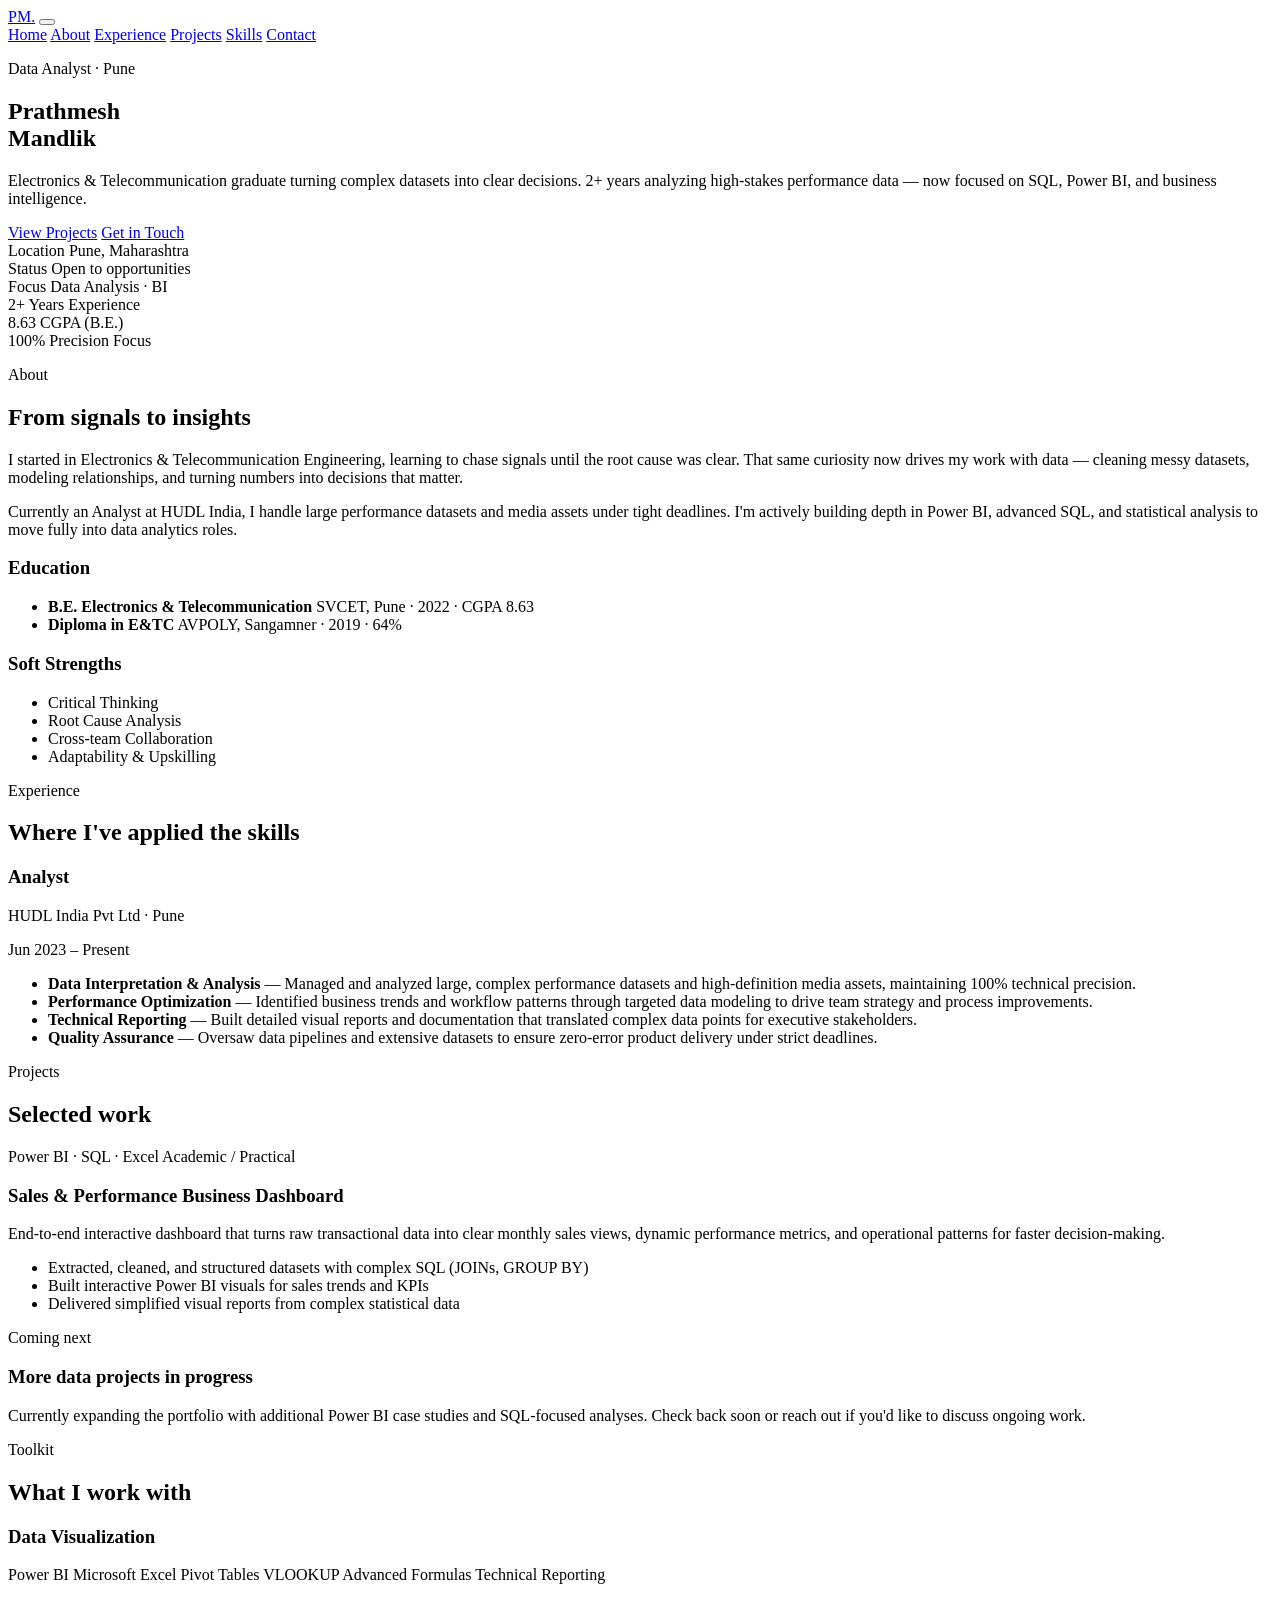
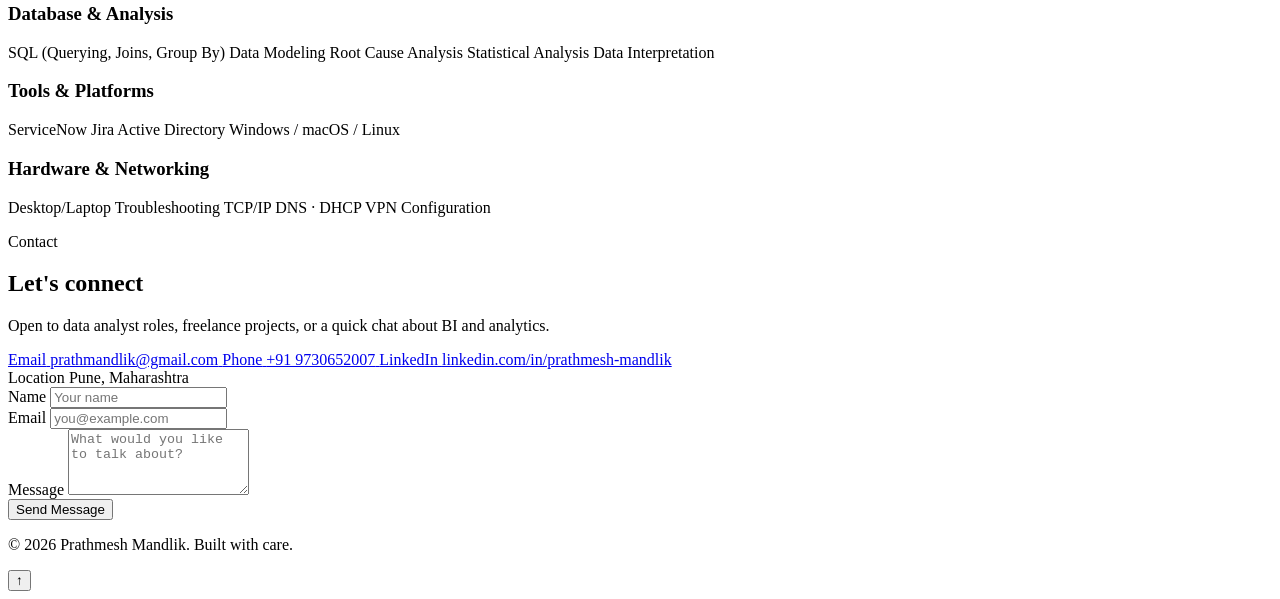
==== index.html @ 99012ea8 "Rename prathmesh.html to index.html" ====
<!DOCTYPE html>
<html lang="en">
<head>
  <meta charset="UTF-8">
  <meta name="viewport" content="width=device-width, initial-scale=1.0">
  <title>Prathmesh Mandlik — Data Analyst</title>
  <link rel="preconnect" href="https://fonts.googleapis.com">
  <link rel="preconnect" href="https://fonts.gstatic.com" crossorigin>
  <link href="https://fonts.googleapis.com/css2?family=DM+Sans:ital,opsz,wght@0,9..40,400;0,9..40,500;0,9..40,600;0,9..40,700;1,9..40,400&family=JetBrains+Mono:wght@400;500;600&display=swap" rel="stylesheet">
  <link rel="stylesheet" href="styles.css">
</head>
<body>
  <header class="header" id="header">
    <div class="header-inner">
      <a href="#home" class="logo">PM<span>.</span></a>
      <button class="menu-btn" id="menuBtn" aria-label="Menu" aria-expanded="false">
        <span></span><span></span>
      </button>
      <nav class="nav" id="nav">
        <a href="#home">Home</a>
        <a href="#about">About</a>
        <a href="#experience">Experience</a>
        <a href="#projects">Projects</a>
        <a href="#skills">Skills</a>
        <a href="#contact" class="nav-cta">Contact</a>
      </nav>
    </div>
  </header>

  <!-- HERO -->
  <section id="home" class="hero">
    <div class="hero-content">
      <p class="eyebrow">Data Analyst · Pune</p>
      <h1>Prathmesh<br>Mandlik</h1>
      <p class="hero-lead">
        Electronics &amp; Telecommunication graduate turning complex datasets into clear decisions.
        2+ years analyzing high-stakes performance data — now focused on SQL, Power BI, and business intelligence.
      </p>
      <div class="hero-btns">
        <a href="#projects" class="btn primary">View Projects</a>
        <a href="#contact" class="btn ghost">Get in Touch</a>
      </div>
      <div class="hero-meta">
        <div>
          <span class="meta-label">Location</span>
          <span class="meta-value">Pune, Maharashtra</span>
        </div>
        <div>
          <span class="meta-label">Status</span>
          <span class="meta-value status-dot">Open to opportunities</span>
        </div>
        <div>
          <span class="meta-label">Focus</span>
          <span class="meta-value">Data Analysis · BI</span>
        </div>
      </div>
    </div>
    <div class="hero-visual" aria-hidden="true">
      <div class="stat-card">
        <span class="stat-num">2+</span>
        <span class="stat-label">Years Experience</span>
      </div>
      <div class="stat-card">
        <span class="stat-num">8.63</span>
        <span class="stat-label">CGPA (B.E.)</span>
      </div>
      <div class="stat-card accent">
        <span class="stat-num">100%</span>
        <span class="stat-label">Precision Focus</span>
      </div>
    </div>
  </section>

  <!-- ABOUT -->
  <section id="about" class="section">
    <div class="section-head">
      <p class="eyebrow">About</p>
      <h2>From signals to insights</h2>
    </div>
    <div class="about-grid">
      <div class="about-text">
        <p>
          I started in Electronics &amp; Telecommunication Engineering, learning to chase signals until the root cause was clear.
          That same curiosity now drives my work with data — cleaning messy datasets, modeling relationships, and turning numbers into decisions that matter.
        </p>
        <p>
          Currently an Analyst at HUDL India, I handle large performance datasets and media assets under tight deadlines.
          I'm actively building depth in Power BI, advanced SQL, and statistical analysis to move fully into data analytics roles.
        </p>
      </div>
      <div class="about-cards">
        <div class="info-card">
          <h3>Education</h3>
          <ul>
            <li>
              <strong>B.E. Electronics &amp; Telecommunication</strong>
              <span>SVCET, Pune · 2022 · CGPA 8.63</span>
            </li>
            <li>
              <strong>Diploma in E&amp;TC</strong>
              <span>AVPOLY, Sangamner · 2019 · 64%</span>
            </li>
          </ul>
        </div>
        <div class="info-card">
          <h3>Soft Strengths</h3>
          <ul class="tags">
            <li>Critical Thinking</li>
            <li>Root Cause Analysis</li>
            <li>Cross-team Collaboration</li>
            <li>Adaptability &amp; Upskilling</li>
          </ul>
        </div>
      </div>
    </div>
  </section>

  <!-- EXPERIENCE -->
  <section id="experience" class="section muted">
    <div class="section-head">
      <p class="eyebrow">Experience</p>
      <h2>Where I've applied the skills</h2>
    </div>
    <article class="exp-card">
      <div class="exp-header">
        <div>
          <h3>Analyst</h3>
          <p class="company">HUDL India Pvt Ltd · Pune</p>
        </div>
        <span class="exp-date">Jun 2023 – Present</span>
      </div>
      <ul class="exp-points">
        <li>
          <strong>Data Interpretation &amp; Analysis</strong> —
          Managed and analyzed large, complex performance datasets and high-definition media assets, maintaining 100% technical precision.
        </li>
        <li>
          <strong>Performance Optimization</strong> —
          Identified business trends and workflow patterns through targeted data modeling to drive team strategy and process improvements.
        </li>
        <li>
          <strong>Technical Reporting</strong> —
          Built detailed visual reports and documentation that translated complex data points for executive stakeholders.
        </li>
        <li>
          <strong>Quality Assurance</strong> —
          Oversaw data pipelines and extensive datasets to ensure zero-error product delivery under strict deadlines.
        </li>
      </ul>
    </article>
  </section>

  <!-- PROJECTS -->
  <section id="projects" class="section">
    <div class="section-head">
      <p class="eyebrow">Projects</p>
      <h2>Selected work</h2>
    </div>
    <div class="project-grid">
      <article class="project">
        <div class="project-top">
          <span class="project-tag">Power BI · SQL · Excel</span>
          <span class="project-type">Academic / Practical</span>
        </div>
        <h3>Sales &amp; Performance Business Dashboard</h3>
        <p>
          End-to-end interactive dashboard that turns raw transactional data into clear monthly sales views,
          dynamic performance metrics, and operational patterns for faster decision-making.
        </p>
        <ul>
          <li>Extracted, cleaned, and structured datasets with complex SQL (JOINs, GROUP BY)</li>
          <li>Built interactive Power BI visuals for sales trends and KPIs</li>
          <li>Delivered simplified visual reports from complex statistical data</li>
        </ul>
      </article>
      <article class="project placeholder">
        <div class="project-top">
          <span class="project-tag">Coming next</span>
        </div>
        <h3>More data projects in progress</h3>
        <p>
          Currently expanding the portfolio with additional Power BI case studies and SQL-focused analyses.
          Check back soon or reach out if you'd like to discuss ongoing work.
        </p>
      </article>
    </div>
  </section>

  <!-- SKILLS -->
  <section id="skills" class="section muted">
    <div class="section-head">
      <p class="eyebrow">Toolkit</p>
      <h2>What I work with</h2>
    </div>
    <div class="skills-wrap">
      <div class="skill-group">
        <h3>Data Visualization</h3>
        <div class="chips">
          <span>Power BI</span>
          <span>Microsoft Excel</span>
          <span>Pivot Tables</span>
          <span>VLOOKUP</span>
          <span>Advanced Formulas</span>
          <span>Technical Reporting</span>
        </div>
      </div>
      <div class="skill-group">
        <h3>Database &amp; Analysis</h3>
        <div class="chips">
          <span>SQL (Querying, Joins, Group By)</span>
          <span>Data Modeling</span>
          <span>Root Cause Analysis</span>
          <span>Statistical Analysis</span>
          <span>Data Interpretation</span>
        </div>
      </div>
      <div class="skill-group">
        <h3>Tools &amp; Platforms</h3>
        <div class="chips">
          <span>ServiceNow</span>
          <span>Jira</span>
          <span>Active Directory</span>
          <span>Windows / macOS / Linux</span>
        </div>
      </div>
      <div class="skill-group">
        <h3>Hardware &amp; Networking</h3>
        <div class="chips">
          <span>Desktop/Laptop Troubleshooting</span>
          <span>TCP/IP</span>
          <span>DNS · DHCP</span>
          <span>VPN Configuration</span>
        </div>
      </div>
    </div>
  </section>

  <!-- CONTACT -->
  <section id="contact" class="section contact-section">
    <div class="section-head">
      <p class="eyebrow">Contact</p>
      <h2>Let's connect</h2>
      <p class="section-desc">Open to data analyst roles, freelance projects, or a quick chat about BI and analytics.</p>
    </div>
    <div class="contact-grid">
      <div class="contact-info">
        <a href="mailto:prathmandlik@gmail.com" class="contact-item">
          <span class="ci-label">Email</span>
          <span class="ci-value">prathmandlik@gmail.com</span>
        </a>
        <a href="tel:+919730652007" class="contact-item">
          <span class="ci-label">Phone</span>
          <span class="ci-value">+91 9730652007</span>
        </a>
        <a href="https://linkedin.com/in/prathmesh-mandlik" target="_blank" rel="noopener" class="contact-item">
          <span class="ci-label">LinkedIn</span>
          <span class="ci-value">linkedin.com/in/prathmesh-mandlik</span>
        </a>
        <div class="contact-item">
          <span class="ci-label">Location</span>
          <span class="ci-value">Pune, Maharashtra</span>
        </div>
      </div>
      <form class="contact-form" id="contactForm" novalidate>
        <div class="field">
          <label for="name">Name</label>
          <input type="text" id="name" name="name" placeholder="Your name" required>
          <span class="error" data-for="name"></span>
        </div>
        <div class="field">
          <label for="email">Email</label>
          <input type="email" id="email" name="email" placeholder="you@example.com" required>
          <span class="error" data-for="email"></span>
        </div>
        <div class="field">
          <label for="message">Message</label>
          <textarea id="message" name="message" rows="4" placeholder="What would you like to talk about?" required></textarea>
          <span class="error" data-for="message"></span>
        </div>
        <button type="submit" class="btn primary full">Send Message</button>
        <p class="form-status" id="formStatus"></p>
      </form>
    </div>
  </section>

  <footer class="footer">
    <p>© 2026 Prathmesh Mandlik. Built with care.</p>
  </footer>

  <button class="to-top" id="toTop" aria-label="Back to top">↑</button>

  <script src="script.js"></script>
</body>
</html>
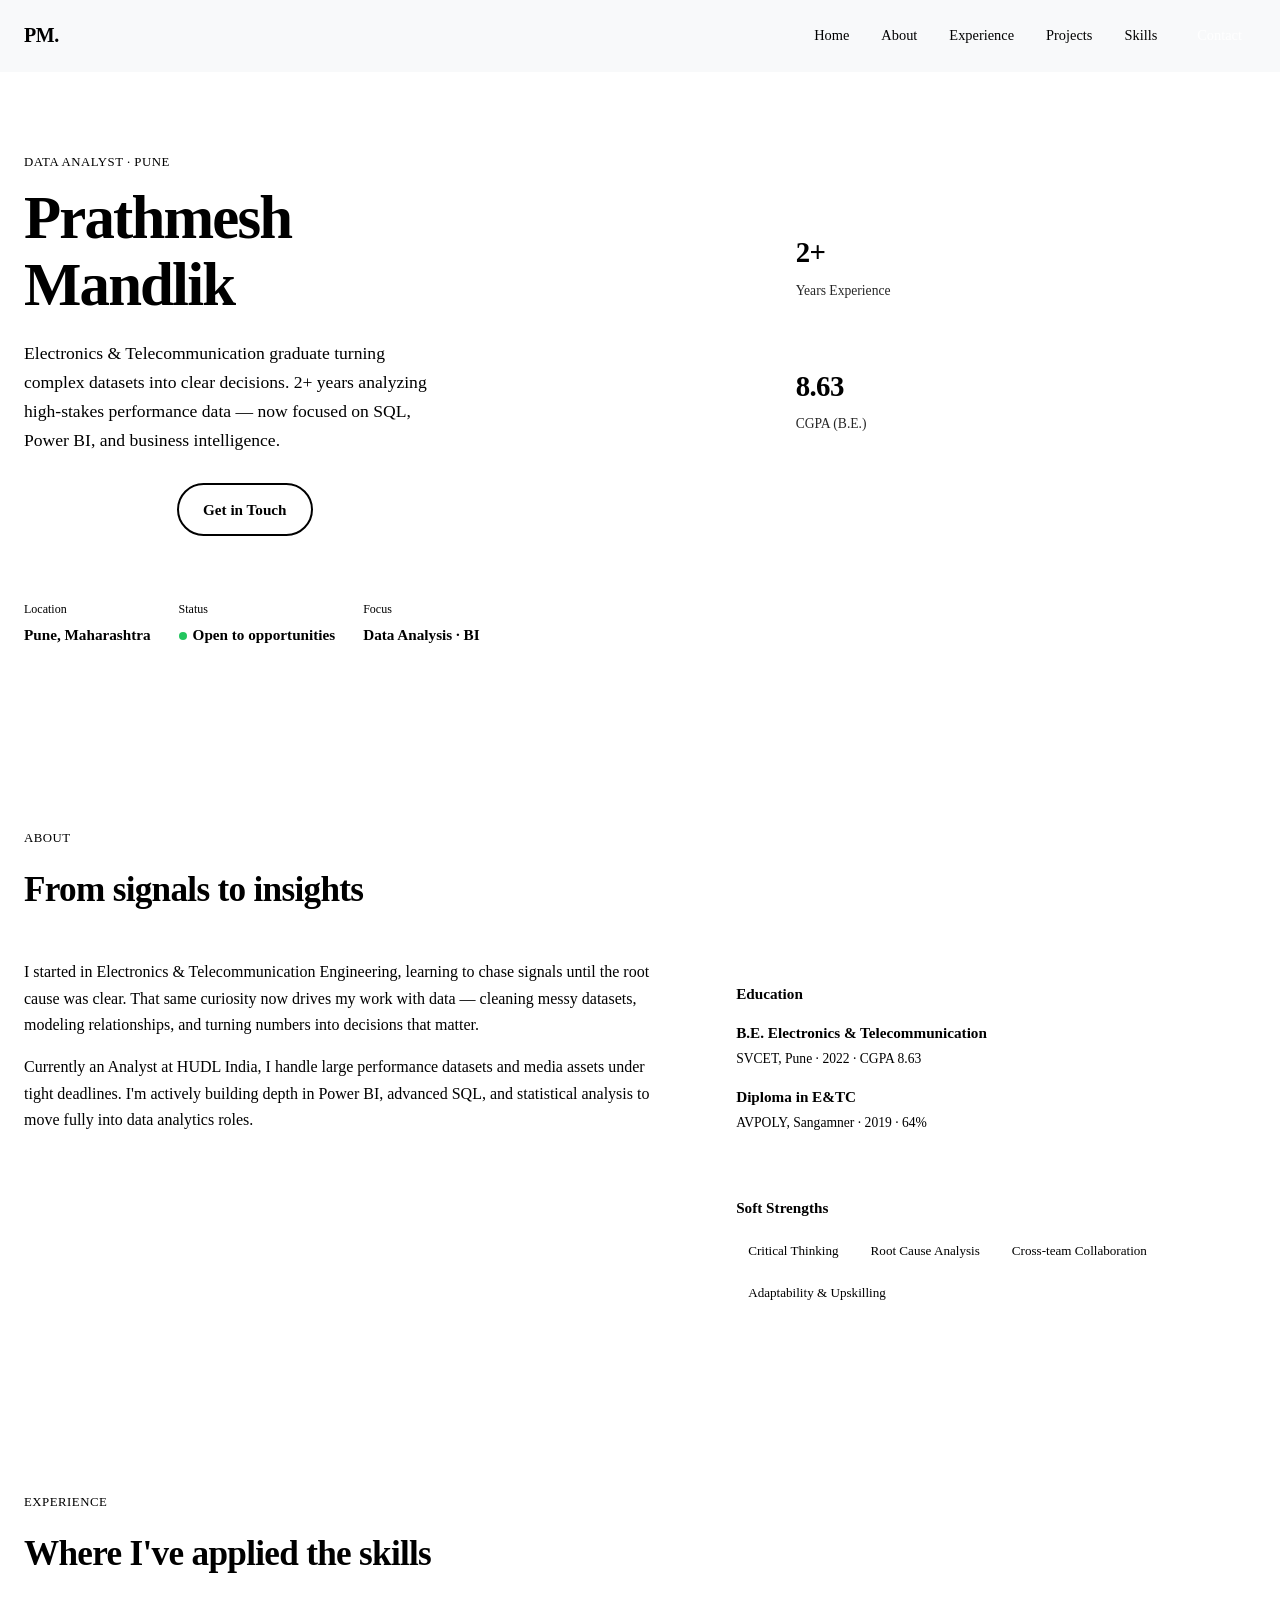
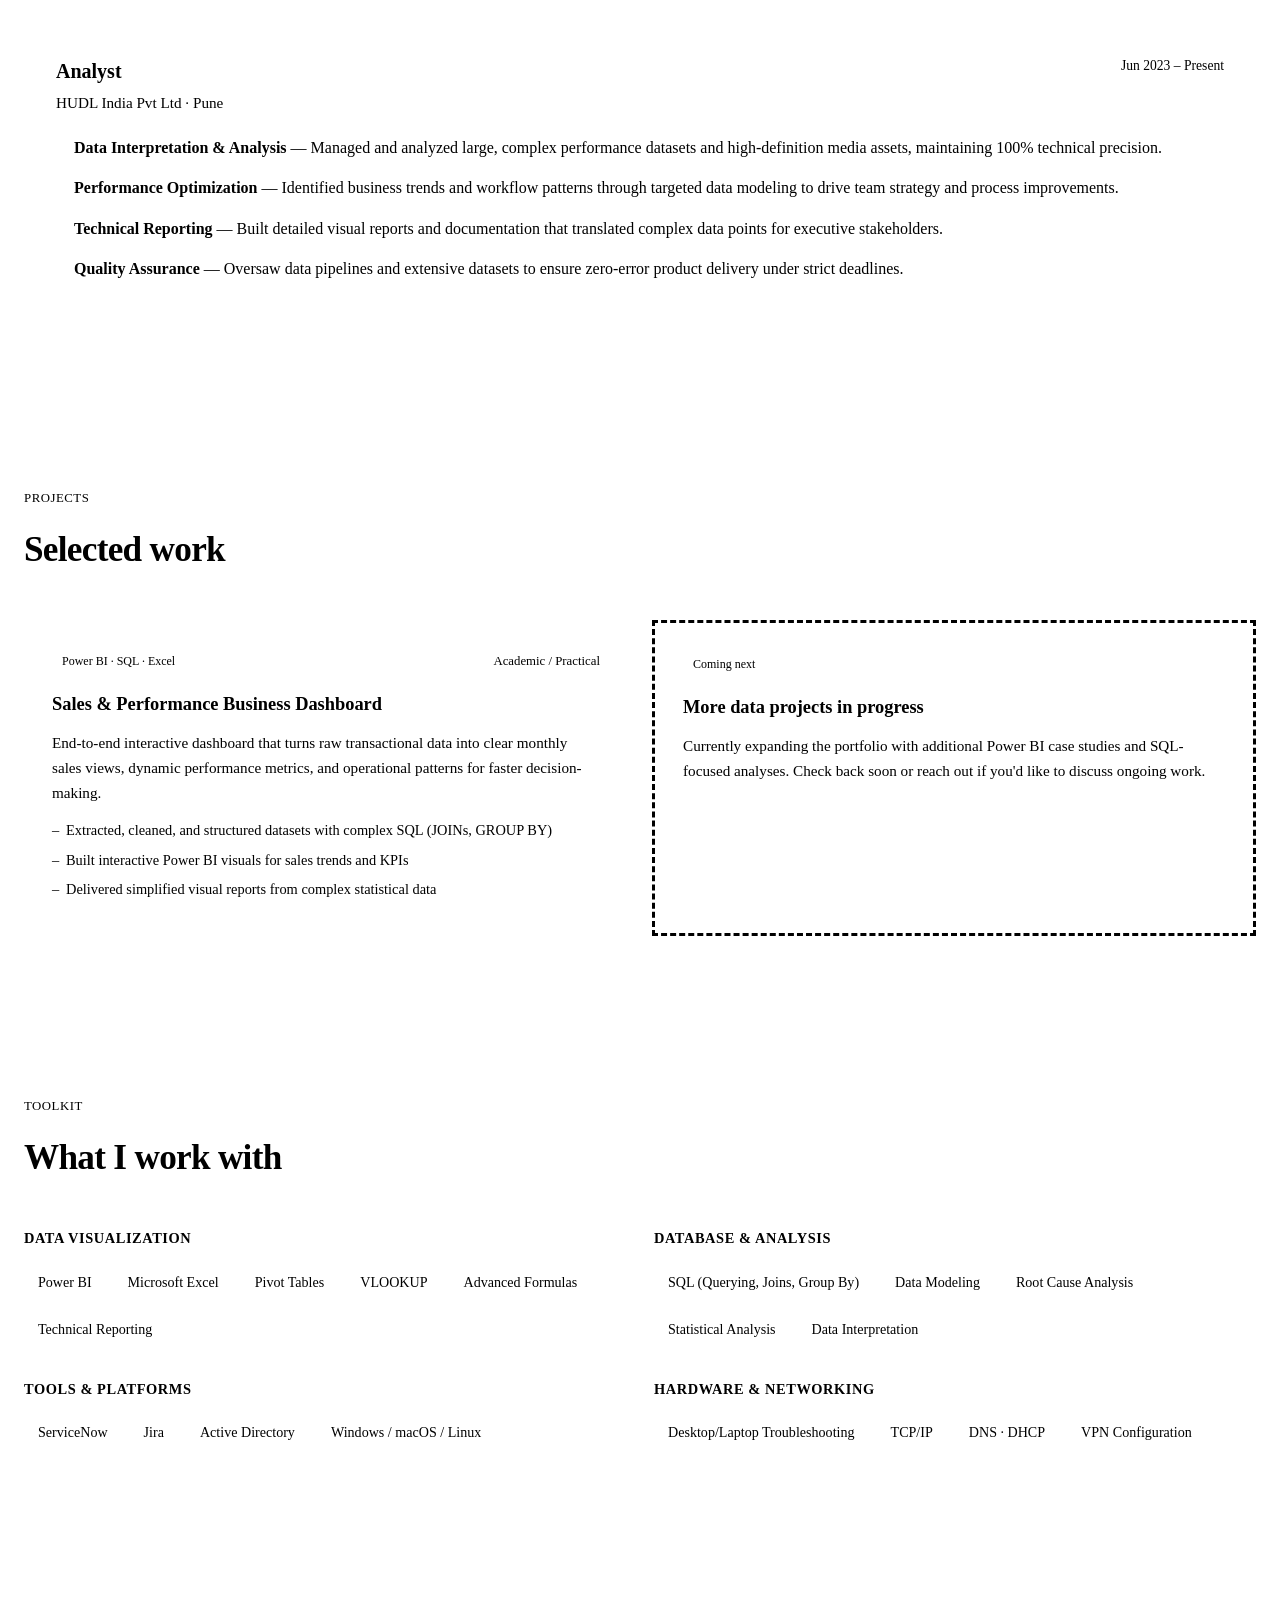
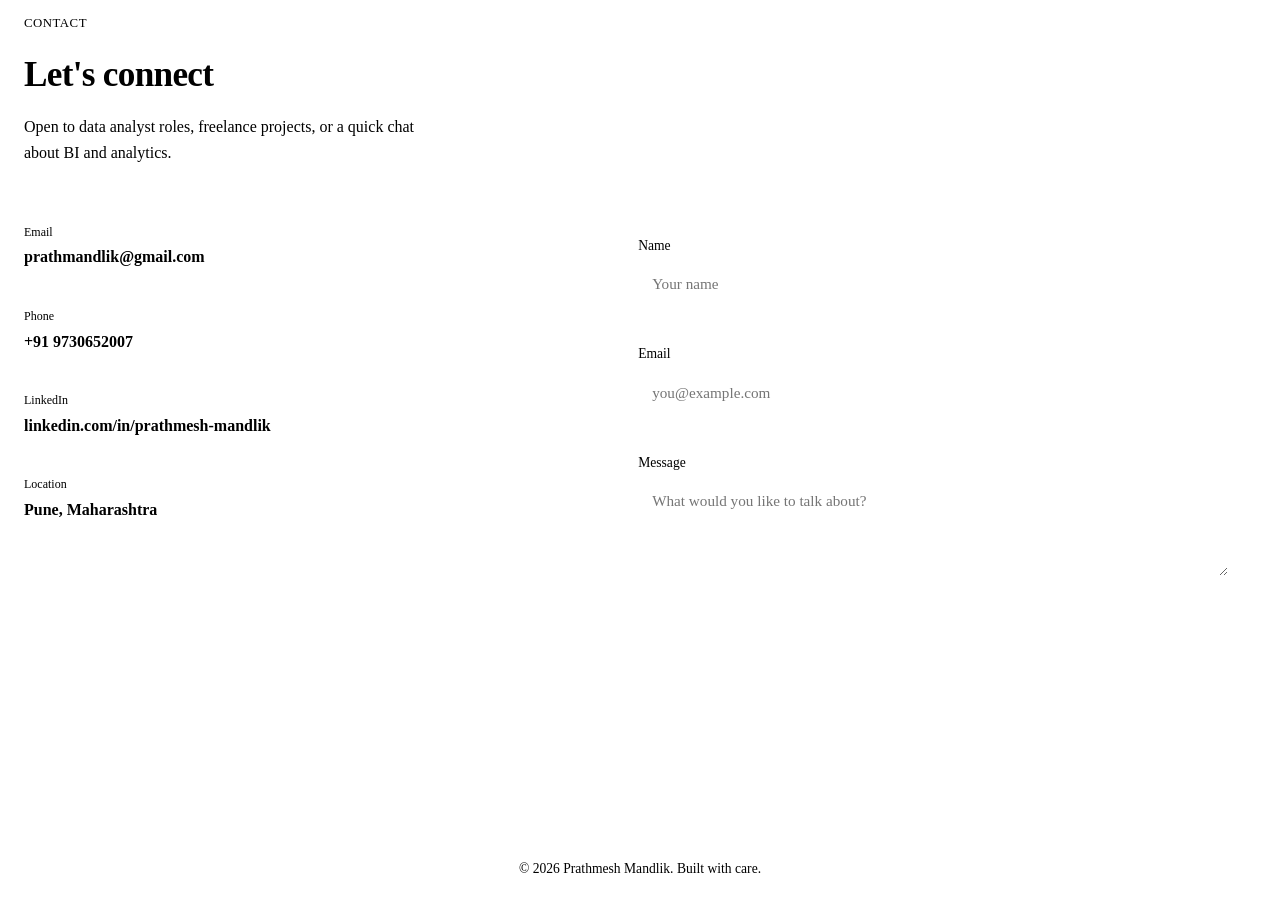
==== commit 8da1a752: "Update index.html" ====
--- a/index.html
+++ b/index.html
@@ -7,7 +7,7 @@
   <link rel="preconnect" href="https://fonts.googleapis.com">
   <link rel="preconnect" href="https://fonts.gstatic.com" crossorigin>
   <link href="https://fonts.googleapis.com/css2?family=DM+Sans:ital,opsz,wght@0,9..40,400;0,9..40,500;0,9..40,600;0,9..40,700;1,9..40,400&family=JetBrains+Mono:wght@400;500;600&display=swap" rel="stylesheet">
-  <link rel="stylesheet" href="styles.css">
+  <link rel="stylesheet" href="prathmesh.css">
 </head>
 <body>
   <header class="header" id="header">
--- a/prathmesh.css
+++ b/prathmesh.css
@@ -0,0 +1,653 @@
+root {
+  --bg: #f7f8fa;
+  --bg-card: #ffffff;
+  --bg-muted: #eef1f6;
+  --ink: #0f172a;
+  --ink-soft: #334155;
+  --muted: #64748b;
+  --border: #e2e8f0;
+  --accent: #0d9488;          /* teal */
+  --accent-dark: #0f766e;
+  --accent-soft: rgba(13, 148, 136, 0.1);
+  --accent-glow: rgba(13, 148, 136, 0.18);
+  --radius: 12px;
+  --radius-sm: 8px;
+  --shadow: 0 4px 24px rgba(15, 23, 42, 0.06);
+  --shadow-hover: 0 12px 32px rgba(15, 23, 42, 0.1);
+  --font: 'DM Sans', system-ui, sans-serif;
+  --mono: 'JetBrains Mono', ui-monospace, monospace;
+  --max: 1080px;
+}
+
+*, *::before, *::after { box-sizing: border-box; margin: 0; padding: 0; }
+
+html { scroll-behavior: smooth; }
+@media (prefers-reduced-motion: reduce) {
+  html { scroll-behavior: auto; }
+  * { transition: none !important; animation: none !important; }
+}
+
+body {
+  font-family: var(--font);
+  background: var(--bg);
+  color: var(--ink);
+  line-height: 1.65;
+  -webkit-font-smoothing: antialiased;
+}
+
+a { color: inherit; text-decoration: none; }
+img { max-width: 100%; display: block; }
+ul { list-style: none; }
+
+/* ---------- Header ---------- */
+.header {
+  position: sticky;
+  top: 0;
+  z-index: 100;
+  background: rgba(247, 248, 250, 0.85);
+  backdrop-filter: blur(12px);
+  border-bottom: 1px solid var(--border);
+}
+
+.header-inner {
+  max-width: var(--max);
+  margin: 0 auto;
+  padding: 16px 24px;
+  display: flex;
+  align-items: center;
+  justify-content: space-between;
+}
+
+.logo {
+  font-family: var(--mono);
+  font-weight: 600;
+  font-size: 1.25rem;
+  letter-spacing: -0.02em;
+}
+.logo span { color: var(--accent); }
+
+.nav {
+  display: flex;
+  align-items: center;
+  gap: 4px;
+}
+
+.nav a {
+  font-size: 0.9rem;
+  font-weight: 500;
+  color: var(--muted);
+  padding: 8px 14px;
+  border-radius: 999px;
+  transition: color 0.2s, background 0.2s;
+}
+.nav a:hover { color: var(--ink); background: var(--bg-muted); }
+.nav a.nav-cta {
+  background: var(--accent);
+  color: #fff;
+  margin-left: 8px;
+}
+.nav a.nav-cta:hover { background: var(--accent-dark); color: #fff; }
+
+.menu-btn {
+  display: none;
+  flex-direction: column;
+  gap: 6px;
+  background: none;
+  border: 1px solid var(--border);
+  border-radius: var(--radius-sm);
+  padding: 10px;
+  cursor: pointer;
+}
+.menu-btn span {
+  width: 20px;
+  height: 2px;
+  background: var(--ink);
+  display: block;
+  transition: transform 0.2s;
+}
+
+/* ---------- Hero ---------- */
+.hero {
+  max-width: var(--max);
+  margin: 0 auto;
+  padding: 80px 24px 100px;
+  display: grid;
+  grid-template-columns: 1.3fr 0.9fr;
+  gap: 48px;
+  align-items: center;
+}
+
+.eyebrow {
+  font-family: var(--mono);
+  font-size: 0.8rem;
+  font-weight: 500;
+  color: var(--accent);
+  letter-spacing: 0.04em;
+  text-transform: uppercase;
+  margin-bottom: 12px;
+}
+
+.hero h1 {
+  font-size: clamp(2.6rem, 6vw, 3.8rem);
+  font-weight: 700;
+  line-height: 1.1;
+  letter-spacing: -0.03em;
+  margin-bottom: 20px;
+}
+
+.hero-lead {
+  font-size: 1.1rem;
+  color: var(--ink-soft);
+  max-width: 48ch;
+  margin-bottom: 28px;
+}
+
+.hero-btns {
+  display: flex;
+  flex-wrap: wrap;
+  gap: 12px;
+  margin-bottom: 40px;
+}
+
+.btn {
+  display: inline-flex;
+  align-items: center;
+  justify-content: center;
+  font-family: var(--font);
+  font-size: 0.95rem;
+  font-weight: 600;
+  padding: 12px 24px;
+  border-radius: 999px;
+  border: 2px solid transparent;
+  cursor: pointer;
+  transition: background 0.2s, color 0.2s, border-color 0.2s, transform 0.15s;
+}
+.btn:active { transform: translateY(1px); }
+.btn.primary {
+  background: var(--accent);
+  color: #fff;
+}
+.btn.primary:hover { background: var(--accent-dark); }
+.btn.ghost {
+  background: transparent;
+  border-color: var(--border);
+  color: var(--ink);
+}
+.btn.ghost:hover { border-color: var(--accent); color: var(--accent); }
+.btn.full { width: 100%; }
+
+.hero-meta {
+  display: flex;
+  flex-wrap: wrap;
+  gap: 28px;
+  padding-top: 24px;
+  border-top: 1px solid var(--border);
+}
+.meta-label {
+  display: block;
+  font-size: 0.75rem;
+  font-family: var(--mono);
+  color: var(--muted);
+  margin-bottom: 2px;
+}
+.meta-value {
+  font-weight: 600;
+  font-size: 0.95rem;
+}
+.status-dot::before {
+  content: '';
+  display: inline-block;
+  width: 8px;
+  height: 8px;
+  background: #22c55e;
+  border-radius: 50%;
+  margin-right: 6px;
+  vertical-align: middle;
+}
+
+.hero-visual {
+  display: flex;
+  flex-direction: column;
+  gap: 16px;
+}
+
+.stat-card {
+  background: var(--bg-card);
+  border: 1px solid var(--border);
+  border-radius: var(--radius);
+  padding: 22px 24px;
+  box-shadow: var(--shadow);
+  transition: transform 0.2s, box-shadow 0.2s;
+}
+.stat-card:hover {
+  transform: translateY(-3px);
+  box-shadow: var(--shadow-hover);
+}
+.stat-card.accent {
+  background: var(--accent);
+  border-color: var(--accent);
+  color: #fff;
+}
+.stat-num {
+  display: block;
+  font-family: var(--mono);
+  font-size: 1.8rem;
+  font-weight: 600;
+  letter-spacing: -0.02em;
+}
+.stat-label {
+  font-size: 0.85rem;
+  opacity: 0.85;
+}
+
+/* ---------- Sections ---------- */
+.section {
+  max-width: var(--max);
+  margin: 0 auto;
+  padding: 80px 24px;
+}
+.section.muted {
+  background: var(--bg-muted);
+  max-width: 100%;
+}
+.section.muted > * {
+  max-width: var(--max);
+  margin-left: auto;
+  margin-right: auto;
+}
+
+.section-head {
+  margin-bottom: 40px;
+}
+.section-head h2 {
+  font-size: clamp(1.7rem, 3.5vw, 2.2rem);
+  font-weight: 700;
+  letter-spacing: -0.02em;
+  margin-top: 6px;
+}
+.section-desc {
+  color: var(--muted);
+  margin-top: 10px;
+  max-width: 50ch;
+}
+
+/* ---------- About ---------- */
+.about-grid {
+  display: grid;
+  grid-template-columns: 1.2fr 1fr;
+  gap: 40px;
+  align-items: start;
+}
+.about-text p {
+  color: var(--ink-soft);
+  margin-bottom: 16px;
+}
+.about-cards {
+  display: flex;
+  flex-direction: column;
+  gap: 16px;
+}
+.info-card {
+  background: var(--bg-card);
+  border: 1px solid var(--border);
+  border-radius: var(--radius);
+  padding: 22px;
+  box-shadow: var(--shadow);
+}
+.info-card h3 {
+  font-size: 0.95rem;
+  font-weight: 600;
+  margin-bottom: 14px;
+  color: var(--accent);
+}
+.info-card ul li {
+  margin-bottom: 12px;
+}
+.info-card ul li:last-child { margin-bottom: 0; }
+.info-card strong {
+  display: block;
+  font-size: 0.95rem;
+}
+.info-card span {
+  font-size: 0.85rem;
+  color: var(--muted);
+}
+.tags {
+  display: flex;
+  flex-wrap: wrap;
+  gap: 8px;
+}
+.tags li {
+  font-size: 0.82rem;
+  font-weight: 500;
+  background: var(--accent-soft);
+  color: var(--accent-dark);
+  padding: 6px 12px;
+  border-radius: 999px;
+  margin-bottom: 0 !important;
+}
+
+/* ---------- Experience ---------- */
+.exp-card {
+  background: var(--bg-card);
+  border: 1px solid var(--border);
+  border-radius: var(--radius);
+  padding: 32px;
+  box-shadow: var(--shadow);
+}
+.exp-header {
+  display: flex;
+  justify-content: space-between;
+  align-items: flex-start;
+  gap: 16px;
+  margin-bottom: 20px;
+  flex-wrap: wrap;
+}
+.exp-header h3 {
+  font-size: 1.25rem;
+  font-weight: 700;
+}
+.company {
+  color: var(--muted);
+  font-size: 0.95rem;
+  margin-top: 2px;
+}
+.exp-date {
+  font-family: var(--mono);
+  font-size: 0.85rem;
+  color: var(--accent);
+  font-weight: 500;
+  white-space: nowrap;
+}
+.exp-points li {
+  position: relative;
+  padding-left: 18px;
+  margin-bottom: 14px;
+  color: var(--ink-soft);
+}
+.exp-points li::before {
+  content: '';
+  position: absolute;
+  left: 0;
+  top: 10px;
+  width: 6px;
+  height: 6px;
+  border-radius: 50%;
+  background: var(--accent);
+}
+.exp-points strong { color: var(--ink); }
+
+/* ---------- Projects ---------- */
+.project-grid {
+  display: grid;
+  grid-template-columns: 1fr 1fr;
+  gap: 24px;
+}
+.project {
+  background: var(--bg-card);
+  border: 1px solid var(--border);
+  border-radius: var(--radius);
+  padding: 28px;
+  box-shadow: var(--shadow);
+  transition: transform 0.2s, box-shadow 0.2s;
+}
+.project:hover {
+  transform: translateY(-4px);
+  box-shadow: var(--shadow-hover);
+}
+.project.placeholder {
+  border-style: dashed;
+  background: transparent;
+  box-shadow: none;
+}
+.project.placeholder:hover { transform: none; box-shadow: none; }
+
+.project-top {
+  display: flex;
+  justify-content: space-between;
+  align-items: center;
+  margin-bottom: 14px;
+  gap: 12px;
+  flex-wrap: wrap;
+}
+.project-tag {
+  font-family: var(--mono);
+  font-size: 0.75rem;
+  font-weight: 500;
+  color: var(--accent);
+  background: var(--accent-soft);
+  padding: 4px 10px;
+  border-radius: 999px;
+}
+.project-type {
+  font-size: 0.8rem;
+  color: var(--muted);
+}
+.project h3 {
+  font-size: 1.15rem;
+  font-weight: 700;
+  margin-bottom: 10px;
+}
+.project p {
+  color: var(--ink-soft);
+  margin-bottom: 14px;
+  font-size: 0.95rem;
+}
+.project ul li {
+  font-size: 0.9rem;
+  color: var(--muted);
+  padding-left: 14px;
+  position: relative;
+  margin-bottom: 6px;
+}
+.project ul li::before {
+  content: '–';
+  position: absolute;
+  left: 0;
+  color: var(--accent);
+}
+
+/* ---------- Skills ---------- */
+.skills-wrap {
+  display: grid;
+  grid-template-columns: 1fr 1fr;
+  gap: 28px;
+}
+.skill-group h3 {
+  font-size: 0.9rem;
+  font-weight: 600;
+  color: var(--muted);
+  margin-bottom: 12px;
+  text-transform: uppercase;
+  letter-spacing: 0.04em;
+}
+.chips {
+  display: flex;
+  flex-wrap: wrap;
+  gap: 8px;
+}
+.chips span {
+  font-size: 0.88rem;
+  font-weight: 500;
+  background: var(--bg-card);
+  border: 1px solid var(--border);
+  padding: 8px 14px;
+  border-radius: 999px;
+  transition: border-color 0.2s, color 0.2s, background 0.2s;
+}
+.chips span:hover {
+  border-color: var(--accent);
+  color: var(--accent);
+  background: var(--accent-soft);
+}
+
+/* ---------- Contact ---------- */
+.contact-section {
+  padding-bottom: 100px;
+}
+.contact-grid {
+  display: grid;
+  grid-template-columns: 1fr 1.2fr;
+  gap: 48px;
+  align-items: start;
+}
+.contact-info {
+  display: flex;
+  flex-direction: column;
+  gap: 4px;
+}
+.contact-item {
+  display: block;
+  padding: 16px 0;
+  border-bottom: 1px solid var(--border);
+  transition: color 0.2s;
+}
+.contact-item:hover .ci-value { color: var(--accent); }
+.ci-label {
+  display: block;
+  font-size: 0.75rem;
+  font-family: var(--mono);
+  color: var(--muted);
+  margin-bottom: 2px;
+}
+.ci-value {
+  font-weight: 600;
+  font-size: 1rem;
+}
+
+.contact-form {
+  background: var(--bg-card);
+  border: 1px solid var(--border);
+  border-radius: var(--radius);
+  padding: 28px;
+  box-shadow: var(--shadow);
+  display: flex;
+  flex-direction: column;
+  gap: 18px;
+}
+.field {
+  display: flex;
+  flex-direction: column;
+  gap: 6px;
+}
+.field label {
+  font-size: 0.85rem;
+  font-weight: 500;
+  color: var(--muted);
+}
+.field input,
+.field textarea {
+  font-family: var(--font);
+  font-size: 0.95rem;
+  padding: 12px 14px;
+  border: 1px solid var(--border);
+  border-radius: var(--radius-sm);
+  background: var(--bg);
+  color: var(--ink);
+  transition: border-color 0.2s, box-shadow 0.2s;
+}
+.field input:focus,
+.field textarea:focus {
+  outline: none;
+  border-color: var(--accent);
+  box-shadow: 0 0 0 3px var(--accent-glow);
+}
+.field.invalid input,
+.field.invalid textarea {
+  border-color: #ef4444;
+}
+.error {
+  font-size: 0.8rem;
+  color: #ef4444;
+  min-height: 1.1em;
+}
+.form-status {
+  font-size: 0.9rem;
+  font-weight: 500;
+  text-align: center;
+  min-height: 1.4em;
+}
+
+/* ---------- Footer ---------- */
+.footer {
+  text-align: center;
+  padding: 32px 24px;
+  border-top: 1px solid var(--border);
+  color: var(--muted);
+  font-size: 0.85rem;
+}
+
+/* ---------- Back to top ---------- */
+.to-top {
+  position: fixed;
+  right: 24px;
+  bottom: 24px;
+  width: 44px;
+  height: 44px;
+  border-radius: 50%;
+  background: var(--accent);
+  color: #fff;
+  border: none;
+  font-size: 1.2rem;
+  cursor: pointer;
+  opacity: 0;
+  visibility: hidden;
+  transform: translateY(12px);
+  transition: opacity 0.25s, transform 0.25s, visibility 0.25s, background 0.2s;
+  z-index: 50;
+}
+.to-top.visible {
+  opacity: 1;
+  visibility: visible;
+  transform: translateY(0);
+}
+.to-top:hover { background: var(--accent-dark); }
+
+/* ---------- Responsive ---------- */
+@media (max-width: 900px) {
+  .hero {
+    grid-template-columns: 1fr;
+    padding-top: 48px;
+  }
+  .hero-visual {
+    flex-direction: row;
+    flex-wrap: wrap;
+  }
+  .stat-card { flex: 1 1 140px; }
+  .about-grid,
+  .project-grid,
+  .skills-wrap,
+  .contact-grid {
+    grid-template-columns: 1fr;
+  }
+}
+
+@media (max-width: 720px) {
+  .menu-btn { display: flex; }
+  .nav {
+    position: absolute;
+    top: 100%;
+    left: 0;
+    right: 0;
+    flex-direction: column;
+    background: var(--bg);
+    border-bottom: 1px solid var(--border);
+    padding: 12px 16px 20px;
+    gap: 4px;
+    max-height: 0;
+    overflow: hidden;
+    opacity: 0;
+    transition: max-height 0.3s ease, opacity 0.25s;
+  }
+  .nav.open {
+    max-height: 360px;
+    opacity: 1;
+  }
+  .nav a {
+    padding: 12px 16px;
+    border-radius: var(--radius-sm);
+  }
+  .nav a.nav-cta { margin-left: 0; text-align: center; }
+  .hero-meta { gap: 20px; }
+  .exp-card { padding: 22px; }
+}
